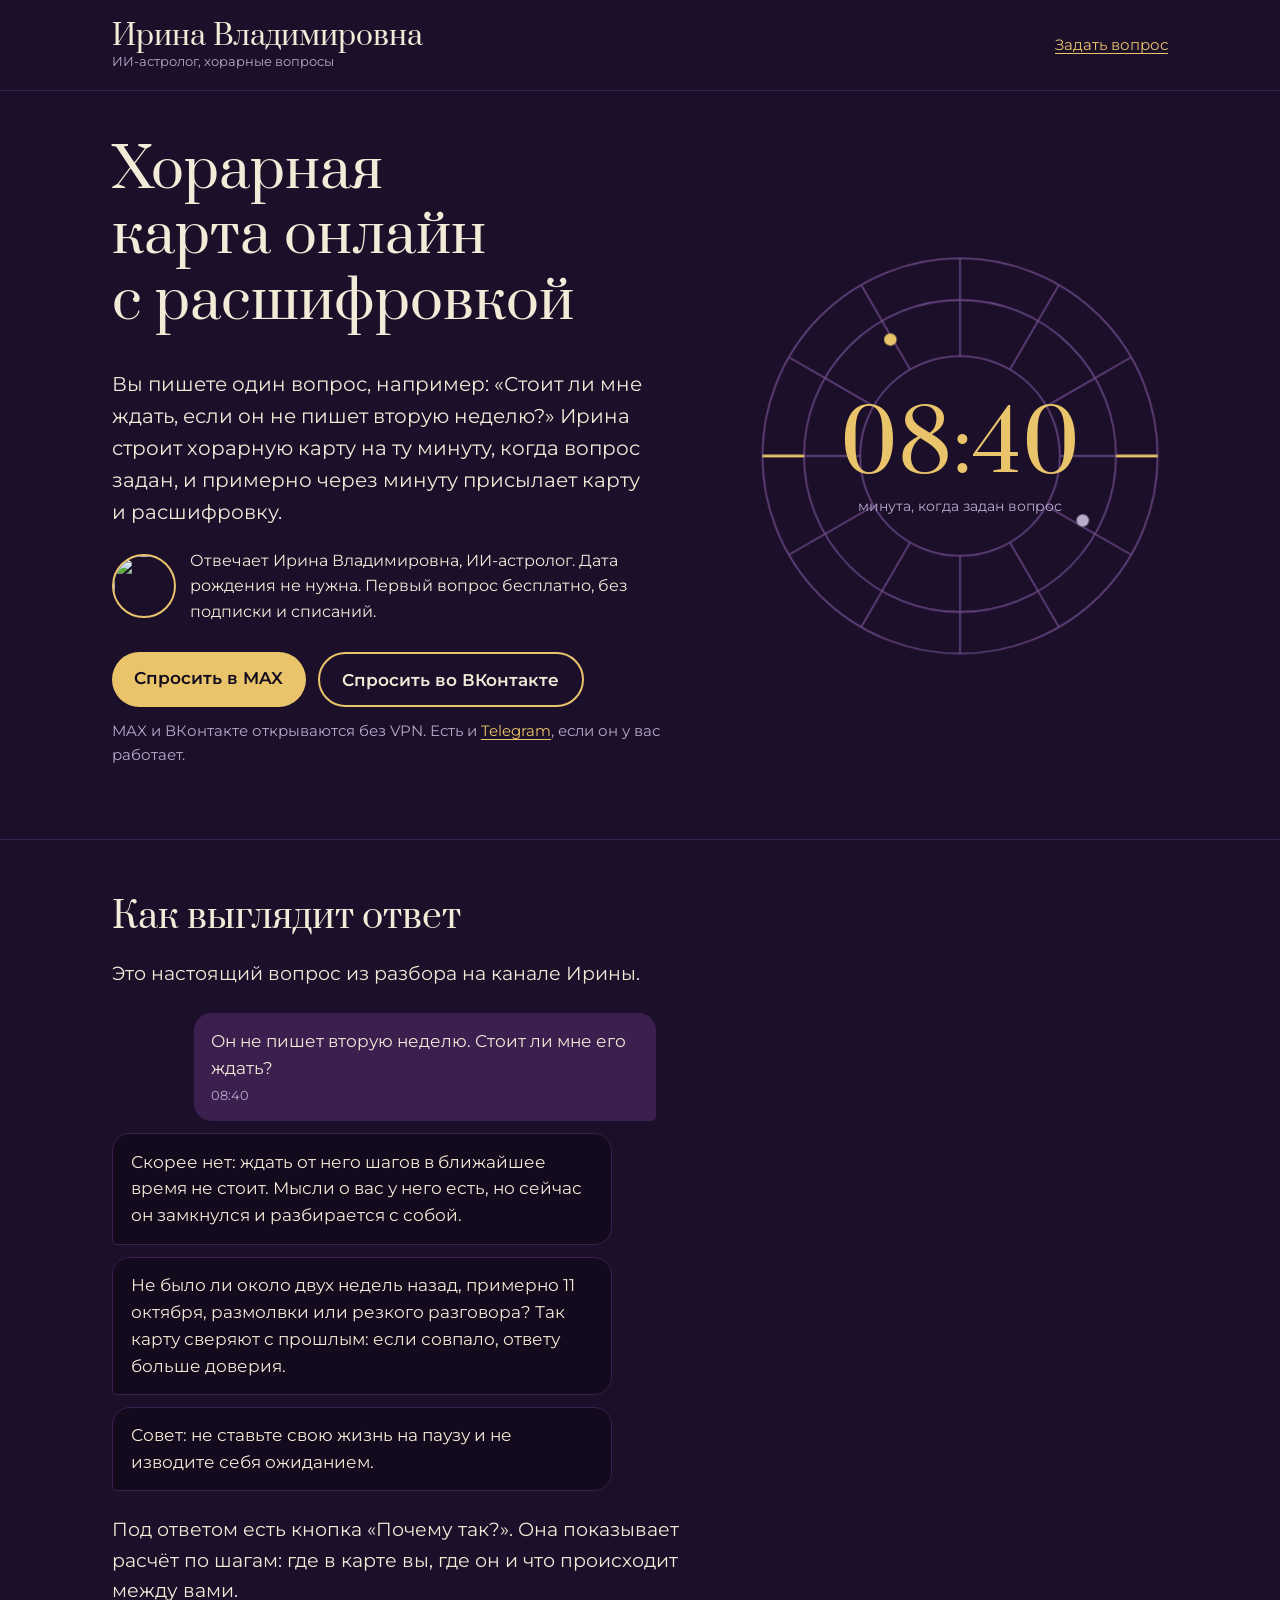
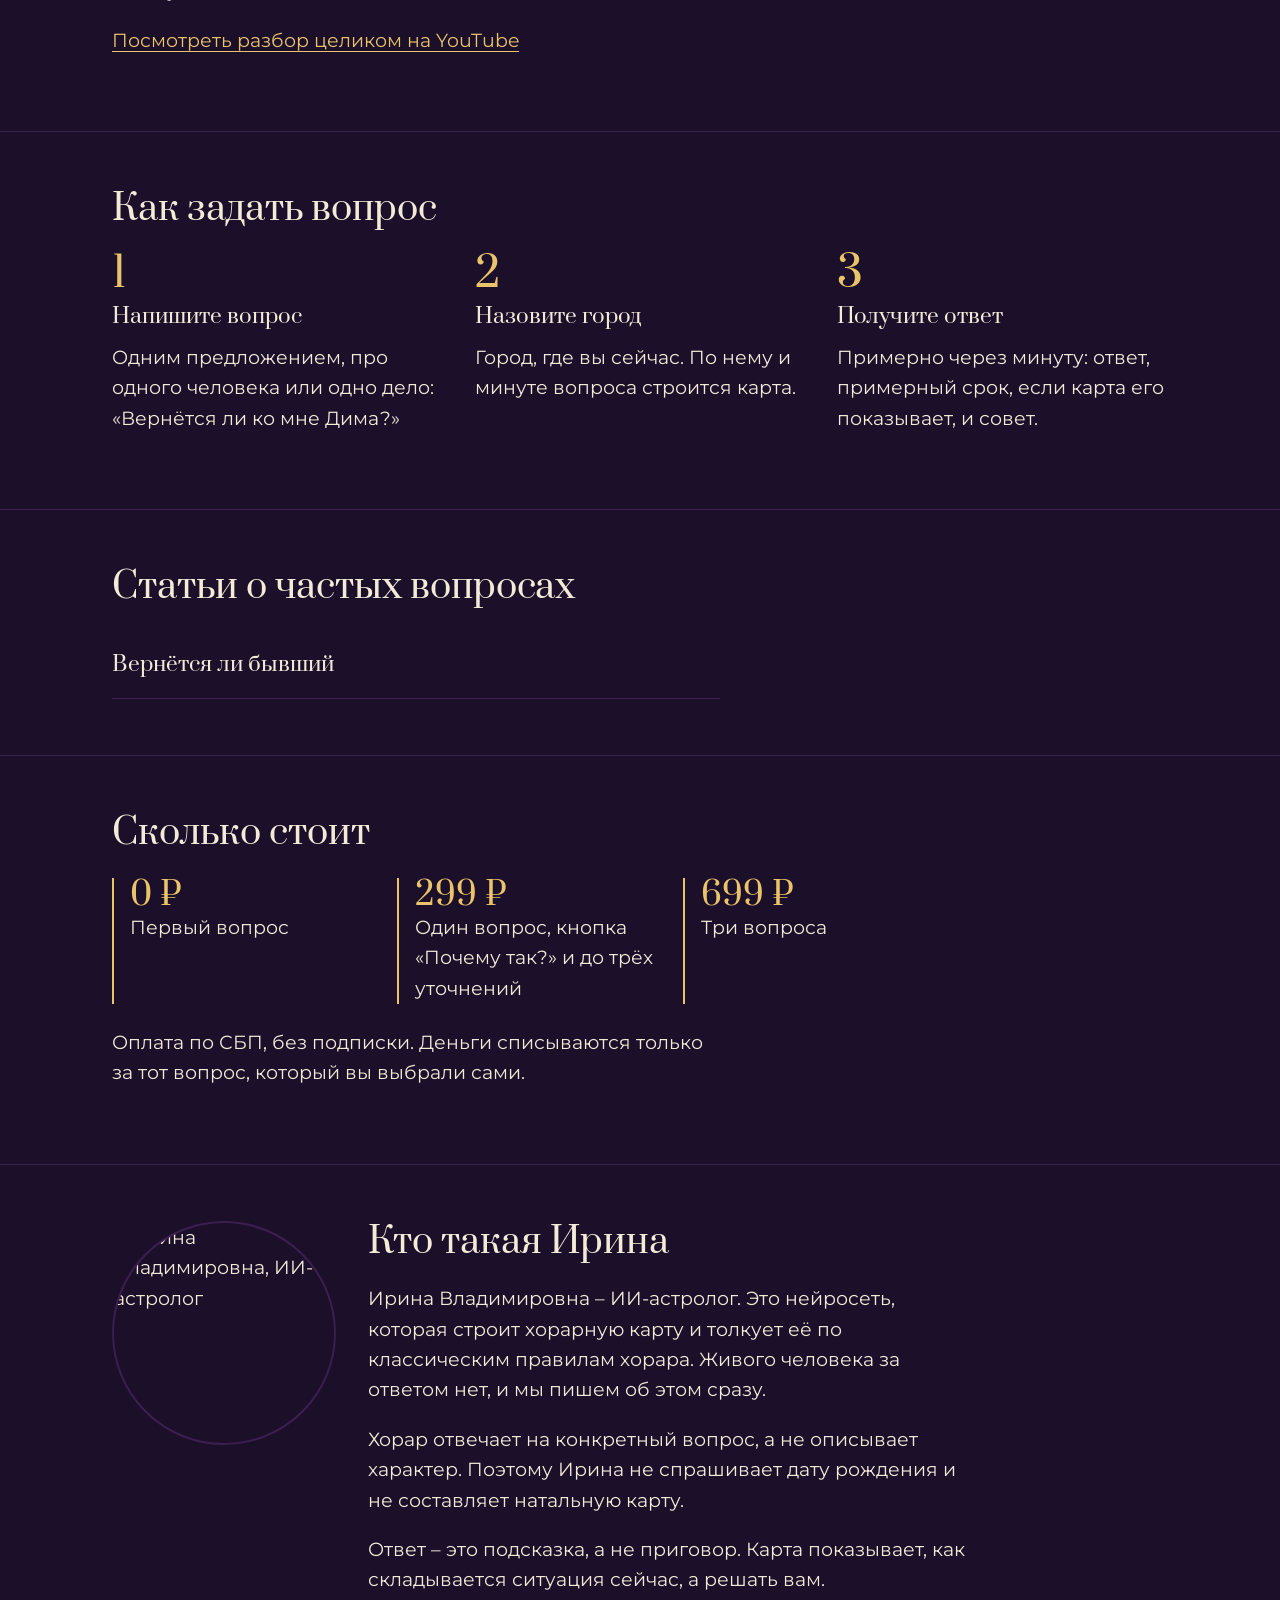
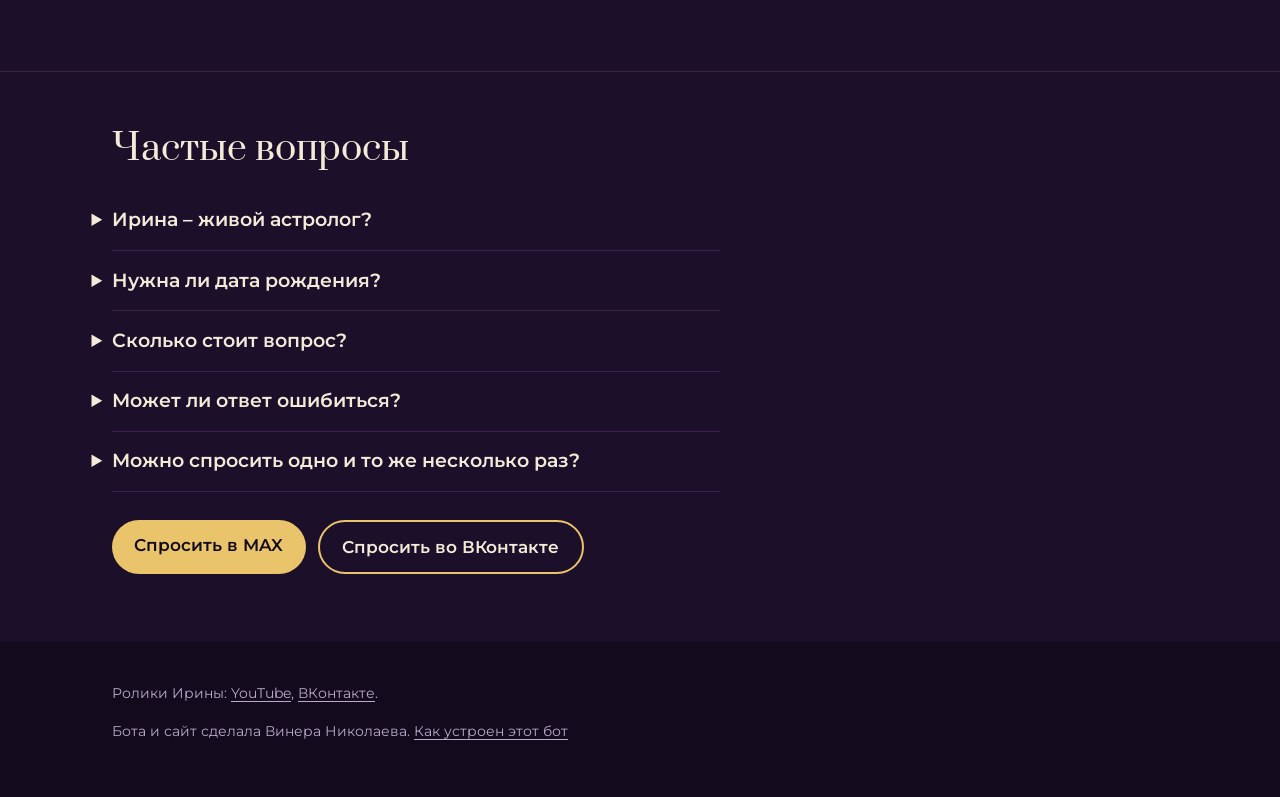
==== index.html @ bcf174e8 "Сайт Ирины: главная и «Вернётся ли бывший»" ====
<!doctype html>
<html lang="ru">
<head>
<meta charset="utf-8">
<meta name="viewport" content="width=device-width, initial-scale=1">
<title>Хорарная карта онлайн с расшифровкой – задать хорарный вопрос ИИ-астрологу Ирине</title>
<meta name="description" content="Хорарная карта онлайн с расшифровкой на ваш вопрос: вернётся ли бывший, напишет ли он, выйду ли я замуж. Карта на минуту вопроса, без даты рождения. Первый вопрос бесплатно.">
<meta property="og:title" content="Ирина Владимировна – ИИ-астролог, хорарные вопросы">
<meta property="og:description" content="Один вопрос – одна карта – один ответ. Первый вопрос бесплатно, в MAX, ВКонтакте и Telegram.">
<meta property="og:image" content="irina.jpg">
<meta property="og:type" content="website">
<link rel="preconnect" href="https://fonts.googleapis.com">
<link rel="preconnect" href="https://fonts.gstatic.com" crossorigin>
<link href="https://fonts.googleapis.com/css2?family=Montserrat:wght@400;600&family=Prata&display=swap" rel="stylesheet">
<link rel="stylesheet" href="style.css">
<script type="application/ld+json">
{
  "@context": "https://schema.org",
  "@type": "FAQPage",
  "mainEntity": [
    {"@type": "Question", "name": "Ирина – живой астролог?", "acceptedAnswer": {"@type": "Answer", "text": "Нет. Ирина Владимировна – ИИ-астролог: нейросеть строит хорарную карту на минуту вопроса и толкует её по классическим правилам хорара."}},
    {"@type": "Question", "name": "Нужна ли дата рождения?", "acceptedAnswer": {"@type": "Answer", "text": "Нет. Хорарная карта строится на минуту, когда вы задали вопрос. Нужен только город, где вы сейчас."}},
    {"@type": "Question", "name": "Сколько стоит вопрос?", "acceptedAnswer": {"@type": "Answer", "text": "Первый вопрос бесплатно. Дальше один вопрос – 299 ₽, три вопроса – 699 ₽."}},
    {"@type": "Question", "name": "Может ли ответ ошибиться?", "acceptedAnswer": {"@type": "Answer", "text": "Да. Карта показывает, как складывается ситуация сейчас. Это подсказка, а не приговор: решение остаётся за вами."}}
  ]
}
</script>
</head>
<body>

<header class="top">
  <div class="wrap">
    <a class="brand" href="./">Ирина Владимировна<small>ИИ-астролог, хорарные вопросы</small></a>
    <a class="top-ask" href="https://max.ru/se14884156_bot?start=site_top">Задать вопрос</a>
  </div>
</header>

<main>
  <section class="hero">
    <div class="wrap hero-grid">
      <div>
        <h1>Хорарная карта онлайн с расшифровкой</h1>
        <p class="hero-lead">Вы пишете один вопрос, например: «Стоит ли мне ждать, если он не пишет вторую неделю?» Ирина строит хорарную карту на ту минуту, когда вопрос задан, и примерно через минуту присылает карту и расшифровку.</p>
        <div class="signed">
          <img src="irina.jpg" alt="" width="64" height="64">
          <p>Отвечает Ирина Владимировна, ИИ-астролог. Дата рождения не нужна. Первый вопрос бесплатно, без подписки и списаний.</p>
        </div>
        <div class="ask">
          <a class="btn btn-main" href="https://max.ru/se14884156_bot?start=site">Спросить в MAX</a>
          <a class="btn btn-alt" href="https://vk.me/irina_horar?ref=site">Спросить во ВКонтакте</a>
        </div>
        <p class="ask-note">MAX и ВКонтакте открываются без VPN. Есть и <a href="https://t.me/moy_horar_bot?start=site">Telegram</a>, если он у вас работает.</p>
      </div>

      <div class="minute" aria-hidden="true">
        <svg viewBox="0 0 400 400">
          <g class="wheel" fill="none" stroke="#6a4a86" stroke-width="1.5">
            <circle cx="200" cy="200" r="190"/>
            <circle cx="200" cy="200" r="150"/>
            <circle cx="200" cy="200" r="96"/>
            <g id="cusps">
              <line x1="200" y1="10" x2="200" y2="104"/>
              <line x1="295" y1="35.5" x2="248" y2="116.9"/>
              <line x1="364.5" y1="105" x2="283.1" y2="152"/>
              <line x1="390" y1="200" x2="296" y2="200"/>
              <line x1="364.5" y1="295" x2="283.1" y2="248"/>
              <line x1="295" y1="364.5" x2="248" y2="283.1"/>
              <line x1="200" y1="390" x2="200" y2="296"/>
              <line x1="105" y1="364.5" x2="152" y2="283.1"/>
              <line x1="35.5" y1="295" x2="116.9" y2="248"/>
              <line x1="10" y1="200" x2="104" y2="200"/>
              <line x1="35.5" y1="105" x2="116.9" y2="152"/>
              <line x1="105" y1="35.5" x2="152" y2="116.9"/>
            </g>
            <line x1="10" y1="200" x2="50" y2="200" stroke="#e9c46a" stroke-width="2.5"/>
            <line x1="350" y1="200" x2="390" y2="200" stroke="#e9c46a" stroke-width="2.5"/>
            <circle cx="133" cy="88" r="6" fill="#e9c46a" stroke="none"/>
            <circle cx="318" cy="262" r="6" fill="#b8aac9" stroke="none"/>
          </g>
        </svg>
        <div class="minute-time">
          <b>08:40</b>
          <span>минута, когда задан вопрос</span>
        </div>
      </div>
    </div>
  </section>

  <section class="block">
    <div class="wrap">
      <h2>Как выглядит ответ</h2>
      <p class="text">Это настоящий вопрос из разбора на канале Ирины.</p>
      <div class="chat">
        <div class="msg msg-me">Он не пишет вторую неделю. Стоит ли мне его ждать?<span class="msg-time">08:40</span></div>
        <div class="msg msg-irina">Скорее нет: ждать от него шагов в ближайшее время не стоит. Мысли о вас у него есть, но сейчас он замкнулся и разбирается с собой.</div>
        <div class="msg msg-irina">Не было ли около двух недель назад, примерно 11 октября, размолвки или резкого разговора? Так карту сверяют с прошлым: если совпало, ответу больше доверия.</div>
        <div class="msg msg-irina">Совет: не ставьте свою жизнь на паузу и не изводите себя ожиданием.</div>
      </div>
      <p class="text">Под ответом есть кнопка «Почему так?». Она показывает расчёт по шагам: где в карте вы, где он и что происходит между вами.</p>
      <p class="text"><a href="https://youtu.be/yRlYUK6t4IQ">Посмотреть разбор целиком на YouTube</a></p>
    </div>
  </section>

  <section class="block">
    <div class="wrap">
      <h2>Как задать вопрос</h2>
      <ol class="steps">
        <li><h3>Напишите вопрос</h3><p>Одним предложением, про одного человека или одно дело: «Вернётся ли ко мне Дима?»</p></li>
        <li><h3>Назовите город</h3><p>Город, где вы сейчас. По нему и минуте вопроса строится карта.</p></li>
        <li><h3>Получите ответ</h3><p>Примерно через минуту: ответ, примерный срок, если карта его показывает, и совет.</p></li>
      </ol>
    </div>
  </section>

  <section class="block">
    <div class="wrap">
      <h2>Статьи о частых вопросах</h2>
      <ul class="questions">
        <li><a href="vernetsya-li-byvshiy/">Вернётся ли бывший</a></li>
      </ul>
    </div>
  </section>

  <section class="block">
    <div class="wrap">
      <h2>Сколько стоит</h2>
      <div class="prices">
        <div class="price"><b>0 ₽</b>Первый вопрос</div>
        <div class="price"><b>299 ₽</b>Один вопрос, кнопка «Почему так?» и до трёх уточнений</div>
        <div class="price"><b>699 ₽</b>Три вопроса</div>
      </div>
      <p class="text" style="margin-top:1.5rem">Оплата по СБП, без подписки. Деньги списываются только за тот вопрос, который вы выбрали сами.</p>
    </div>
  </section>

  <section class="block">
    <div class="wrap about">
      <img src="irina.jpg" alt="Ирина Владимировна, ИИ-астролог" width="224" height="224">
      <div class="text">
        <h2>Кто такая Ирина</h2>
        <p>Ирина Владимировна – ИИ-астролог. Это нейросеть, которая строит хорарную карту и толкует её по классическим правилам хорара. Живого человека за ответом нет, и мы пишем об этом сразу.</p>
        <p>Хорар отвечает на конкретный вопрос, а не описывает характер. Поэтому Ирина не спрашивает дату рождения и не составляет натальную карту.</p>
        <p>Ответ – это подсказка, а не приговор. Карта показывает, как складывается ситуация сейчас, а решать вам.</p>
      </div>
    </div>
  </section>

  <section class="block faq">
    <div class="wrap">
      <h2>Частые вопросы</h2>
      <details><summary>Ирина – живой астролог?</summary><p>Нет. Ирина Владимировна – ИИ-астролог: нейросеть строит хорарную карту на минуту вопроса и толкует её по классическим правилам хорара.</p></details>
      <details><summary>Нужна ли дата рождения?</summary><p>Нет. Хорарная карта строится на минуту, когда вы задали вопрос. Нужен только город, где вы сейчас.</p></details>
      <details><summary>Сколько стоит вопрос?</summary><p>Первый вопрос бесплатно. Дальше один вопрос – 299 ₽, три вопроса – 699 ₽.</p></details>
      <details><summary>Может ли ответ ошибиться?</summary><p>Да. Карта показывает, как складывается ситуация сейчас. Это подсказка, а не приговор: решение остаётся за вами.</p></details>
      <details><summary>Можно спросить одно и то же несколько раз?</summary><p>Можно, но точнее ответ не станет. В хораре один вопрос – одна карта. Если ситуация изменилась, лучше задать новый вопрос.</p></details>
      <div class="ask">
        <a class="btn btn-main" href="https://max.ru/se14884156_bot?start=site_faq">Спросить в MAX</a>
        <a class="btn btn-alt" href="https://vk.me/irina_horar?ref=site_faq">Спросить во ВКонтакте</a>
      </div>
    </div>
  </section>
</main>

<footer class="foot">
  <div class="wrap">
    <p>Ролики Ирины: <a href="https://www.youtube.com/@irina_horar">YouTube</a>, <a href="https://vk.ru/irina_horar">ВКонтакте</a>.</p>
    <p>Бота и сайт сделала Винера Николаева. <a href="https://t.me/GrafVinya">Как устроен этот бот</a></p>
  </div>
</footer>

</body>
</html>
---- style.css ----
/* Сайт Ирины Владимировны – ИИ-астролога. Цвета взяты с обложек Ирины */
:root {
  --night: #1c0f2a;      /* фон, как на обложках */
  --night-deep: #130a1d; /* подвал и плашки */
  --plum: #3b1f4f;       /* линии карты, рамки */
  --moon: #f3ead8;       /* основной текст */
  --mist: #b8aac9;       /* второстепенный текст */
  --gold: #e9c46a;       /* время вопроса, кнопки */
  --measure: 38rem;
}

* { box-sizing: border-box; }

html { -webkit-text-size-adjust: 100%; }

body {
  margin: 0;
  background: var(--night);
  color: var(--moon);
  font-family: "Montserrat", system-ui, sans-serif;
  font-size: 1.1875rem; /* 19px – зрители Ирины в основном 55+ */
  line-height: 1.6;
}

img { max-width: 100%; display: block; }

a { color: var(--gold); text-underline-offset: 0.2em; }

a:focus-visible, button:focus-visible {
  outline: 3px solid var(--gold);
  outline-offset: 3px;
}

h1, h2, h3 {
  font-family: "Prata", Georgia, serif;
  font-weight: 400;
  line-height: 1.2;
  margin: 0 0 0.6em;
  hyphens: none;
  overflow-wrap: normal;
  word-break: keep-all;
  text-wrap: balance;
}

h1 { font-size: clamp(2.1rem, 6.4vw, 3.4rem); }
h2 { font-size: clamp(1.6rem, 4.4vw, 2.2rem); }
h3 { font-size: 1.3rem; }

p { margin: 0 0 1em; }

.wrap {
  width: 100%;
  max-width: 68rem;
  margin: 0 auto;
  padding: 0 1rem;
}

.text { max-width: var(--measure); }

/* Шапка: имя Ирины – крупно */
.top {
  padding: 1.25rem 0;
  border-bottom: 1px solid var(--plum);
}
.top .wrap {
  display: flex;
  align-items: center;
  justify-content: space-between;
  gap: 1rem;
}
.brand {
  font-family: "Prata", Georgia, serif;
  font-size: clamp(1.35rem, 4.2vw, 1.75rem);
  color: var(--moon);
  text-decoration: none;
  line-height: 1.15;
}
.brand small {
  display: block;
  font-family: "Montserrat", sans-serif;
  font-size: 0.8rem;
  color: var(--mist);
  margin-top: 0.2rem;
}
.top-ask {
  font-size: 0.95rem;
  white-space: nowrap;
}

/* Первый экран: минута вопроса и карта */
.hero { padding: 3rem 0 3.5rem; }
.hero-grid {
  display: grid;
  grid-template-columns: 1.1fr 0.9fr;
  gap: 2.5rem;
  align-items: center;
}
.hero-lead { font-size: 1.25rem; color: var(--moon); max-width: 34rem; }

.minute {
  position: relative;
  aspect-ratio: 1;
  max-width: 26rem;
  width: 100%;
  margin-left: auto;
}
.minute svg { width: 100%; height: 100%; }
.minute-time {
  position: absolute;
  inset: 0;
  display: grid;
  place-content: center;
  text-align: center;
}
.minute-time b {
  font-family: "Prata", Georgia, serif;
  font-weight: 400;
  font-size: clamp(3.4rem, 12vw, 5.2rem);
  color: var(--gold);
  line-height: 1;
}
.minute-time span {
  font-size: 0.9rem;
  color: var(--mist);
  margin-top: 0.5rem;
}
.signed {
  display: flex;
  gap: 0.9rem;
  align-items: center;
  max-width: 34rem;
}
.signed img {
  width: 64px;
  height: 64px;
  border-radius: 50%;
  border: 2px solid var(--gold);
  flex: none;
}
.signed p { margin: 0; font-size: 1rem; }
.wheel { transform-origin: 50% 50%; animation: settle 2.4s ease-out both; }
@keyframes settle {
  from { transform: rotate(-30deg); opacity: 0; }
  to { transform: rotate(0); opacity: 1; }
}
@media (prefers-reduced-motion: reduce) {
  .wheel { animation: none; }
}

/* Кнопки мессенджеров */
.ask {
  display: flex;
  flex-wrap: wrap;
  gap: 0.75rem;
  margin: 1.75rem 0 0.75rem;
}
.btn {
  display: inline-block;
  padding: 0.95rem 1.4rem;
  border-radius: 999px;
  font-weight: 600;
  font-size: 1.05rem;
  text-decoration: none;
  line-height: 1.2;
}
.btn-main { background: var(--gold); color: var(--night-deep); }
.btn-main:hover { background: #f1d48a; }
.btn-alt { border: 2px solid var(--gold); color: var(--moon); }
.btn-alt:hover { background: var(--plum); }
.ask-note { font-size: 0.95rem; color: var(--mist); }

/* Разделы */
.block { padding: 3.5rem 0; border-top: 1px solid var(--plum); }

.steps {
  list-style: none;
  padding: 0;
  margin: 1.5rem 0 0;
  display: grid;
  grid-template-columns: repeat(3, 1fr);
  gap: 2rem;
  counter-reset: step;
}
.steps li { counter-increment: step; }
.steps li::before {
  content: counter(step);
  display: block;
  font-family: "Prata", Georgia, serif;
  font-size: 2.6rem;
  color: var(--gold);
  line-height: 1;
  margin-bottom: 0.6rem;
}

/* Пример ответа – как переписка */
.chat {
  max-width: 34rem;
  margin: 1.5rem 0;
  display: grid;
  gap: 0.75rem;
}
.msg {
  padding: 0.9rem 1.1rem;
  border-radius: 1.1rem;
  font-size: 1.05rem;
}
.msg-me {
  justify-self: end;
  background: var(--plum);
  border-bottom-right-radius: 0.3rem;
  max-width: 85%;
}
.msg-irina {
  background: var(--night-deep);
  border: 1px solid var(--plum);
  border-bottom-left-radius: 0.3rem;
  max-width: 92%;
}
.msg-time { display: block; font-size: 0.8rem; color: var(--mist); margin-top: 0.3rem; }

/* Список вопросов */
.questions {
  list-style: none;
  padding: 0;
  margin: 1.5rem 0 0;
  max-width: var(--measure);
}
.questions li { border-bottom: 1px solid var(--plum); }
.questions a {
  display: flex;
  justify-content: space-between;
  gap: 1rem;
  padding: 1rem 0;
  color: var(--moon);
  text-decoration: none;
  font-family: "Prata", Georgia, serif;
  font-size: 1.3rem;
}
.questions a:hover { color: var(--gold); }
.questions .soon { color: var(--mist); font-family: "Montserrat", sans-serif; font-size: 0.9rem; align-self: center; }
.questions span.q { padding: 1rem 0; display: flex; justify-content: space-between; gap: 1rem; font-family: "Prata", Georgia, serif; font-size: 1.3rem; color: var(--mist); }

/* Цены */
.prices {
  display: grid;
  grid-template-columns: repeat(3, minmax(0, 1fr));
  gap: 1.5rem;
  margin-top: 1.5rem;
  max-width: 52rem;
}
.price { border-left: 2px solid var(--gold); padding-left: 1rem; }
.price b { display: block; font-family: "Prata", Georgia, serif; font-weight: 400; font-size: 2rem; color: var(--gold); line-height: 1.1; }

/* Ирина */
.about {
  display: grid;
  grid-template-columns: 14rem 1fr;
  gap: 2rem;
  align-items: start;
}
.about img { border-radius: 50%; border: 2px solid var(--plum); }

/* Вопросы и ответы */
.faq details {
  max-width: var(--measure);
  border-bottom: 1px solid var(--plum);
  padding: 0.9rem 0;
}
.faq summary {
  cursor: pointer;
  font-weight: 600;
  list-style-position: outside;
}
.faq details p { margin: 0.75rem 0 0.25rem; color: var(--moon); }

/* Страница одного вопроса */
.crumbs { font-size: 0.9rem; color: var(--mist); padding-top: 1.5rem; }
.crumbs a { color: var(--mist); }
.article { padding: 2rem 0 3rem; }
.article h2 { margin-top: 2.2rem; }
.article ul { padding-left: 1.2rem; }
.article li { margin-bottom: 0.5rem; }
.callout {
  max-width: var(--measure);
  background: var(--night-deep);
  border: 1px solid var(--plum);
  border-radius: 1rem;
  padding: 1.5rem;
  margin: 2rem 0;
}
.callout h2 { margin-top: 0; }

.foot {
  background: var(--night-deep);
  padding: 2.5rem 0;
  font-size: 0.9rem;
  color: var(--mist);
}
.foot a { color: var(--mist); }

@media (max-width: 860px) {
  .hero-grid { grid-template-columns: 1fr; }
  .hero { padding: 2rem 0 2.5rem; }
  .minute { margin: 0 auto; max-width: 16rem; }
  .steps { grid-template-columns: 1fr; gap: 1.5rem; }
  .prices { grid-template-columns: 1fr; }
  .about { grid-template-columns: 1fr; }
  .about img { max-width: 10rem; }
}
@media (max-width: 480px) {
  .top-ask { display: none; }
  .btn { width: 100%; text-align: center; }
}
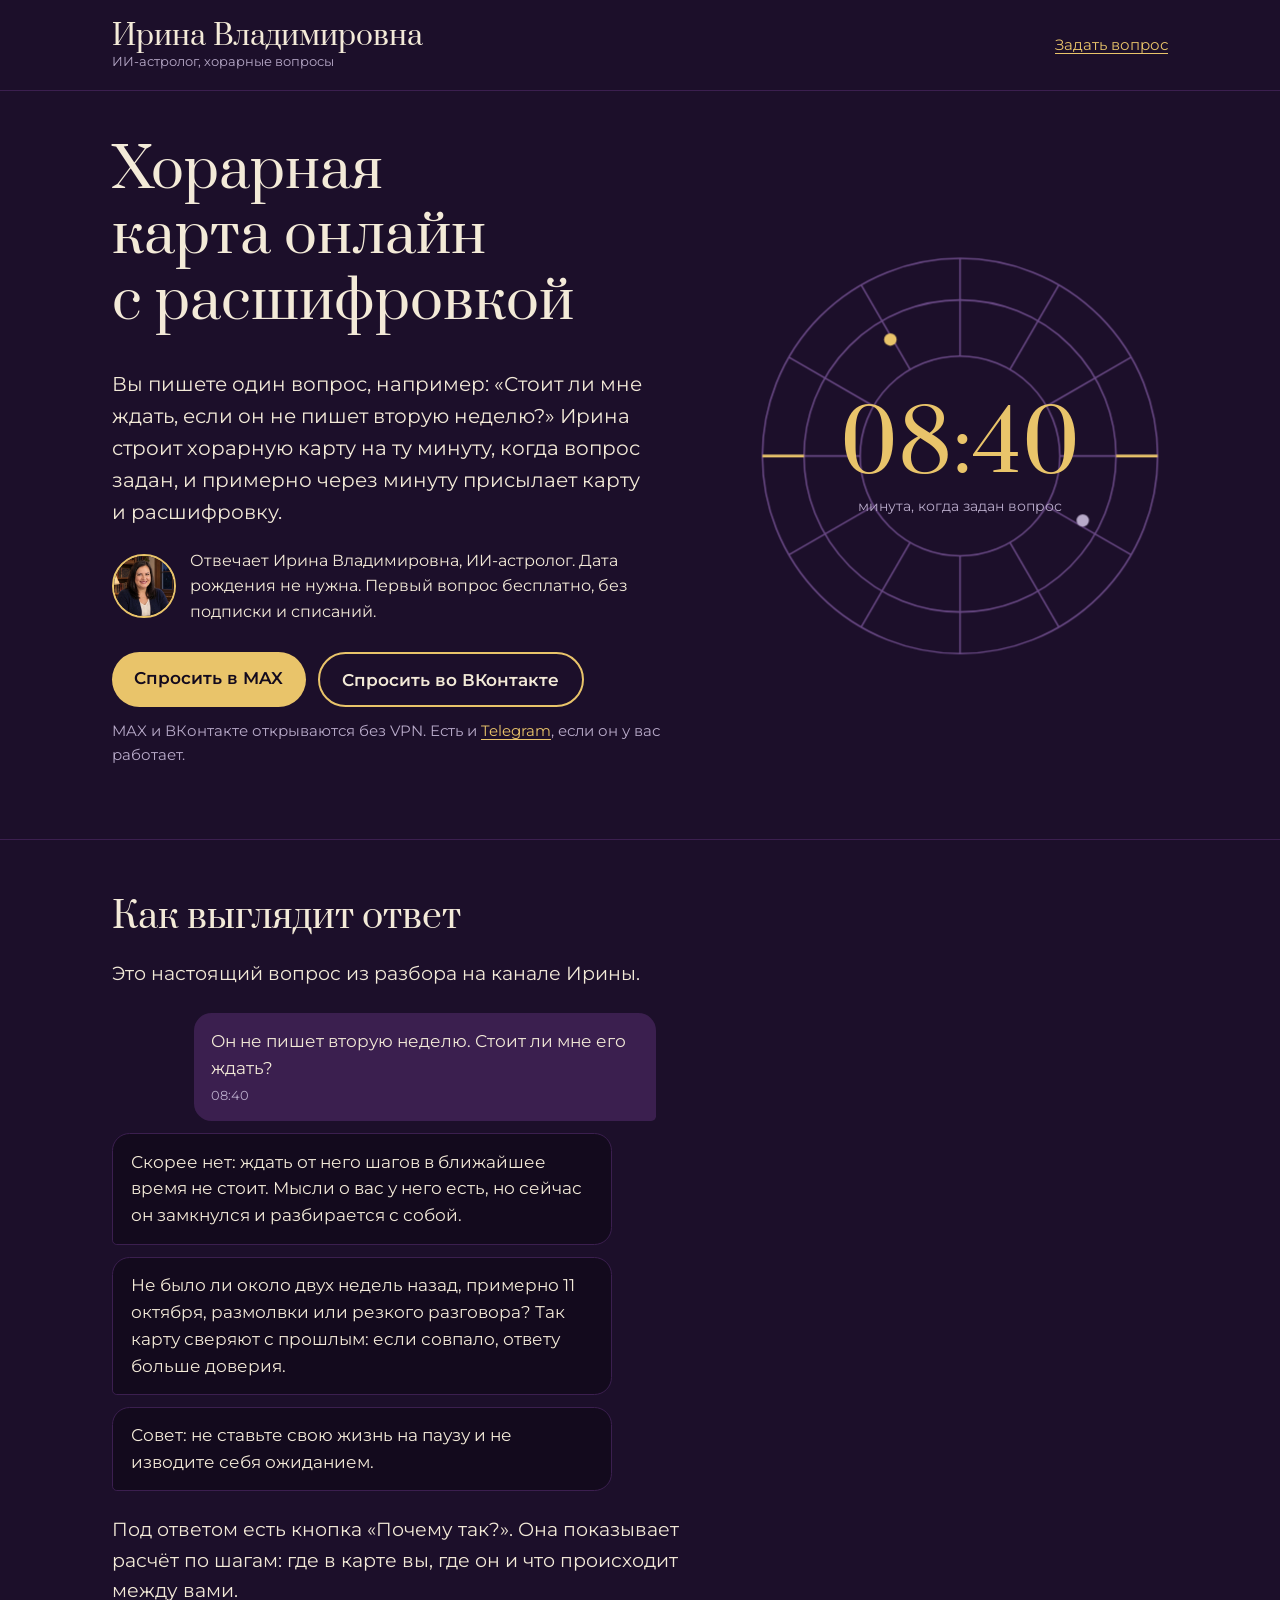
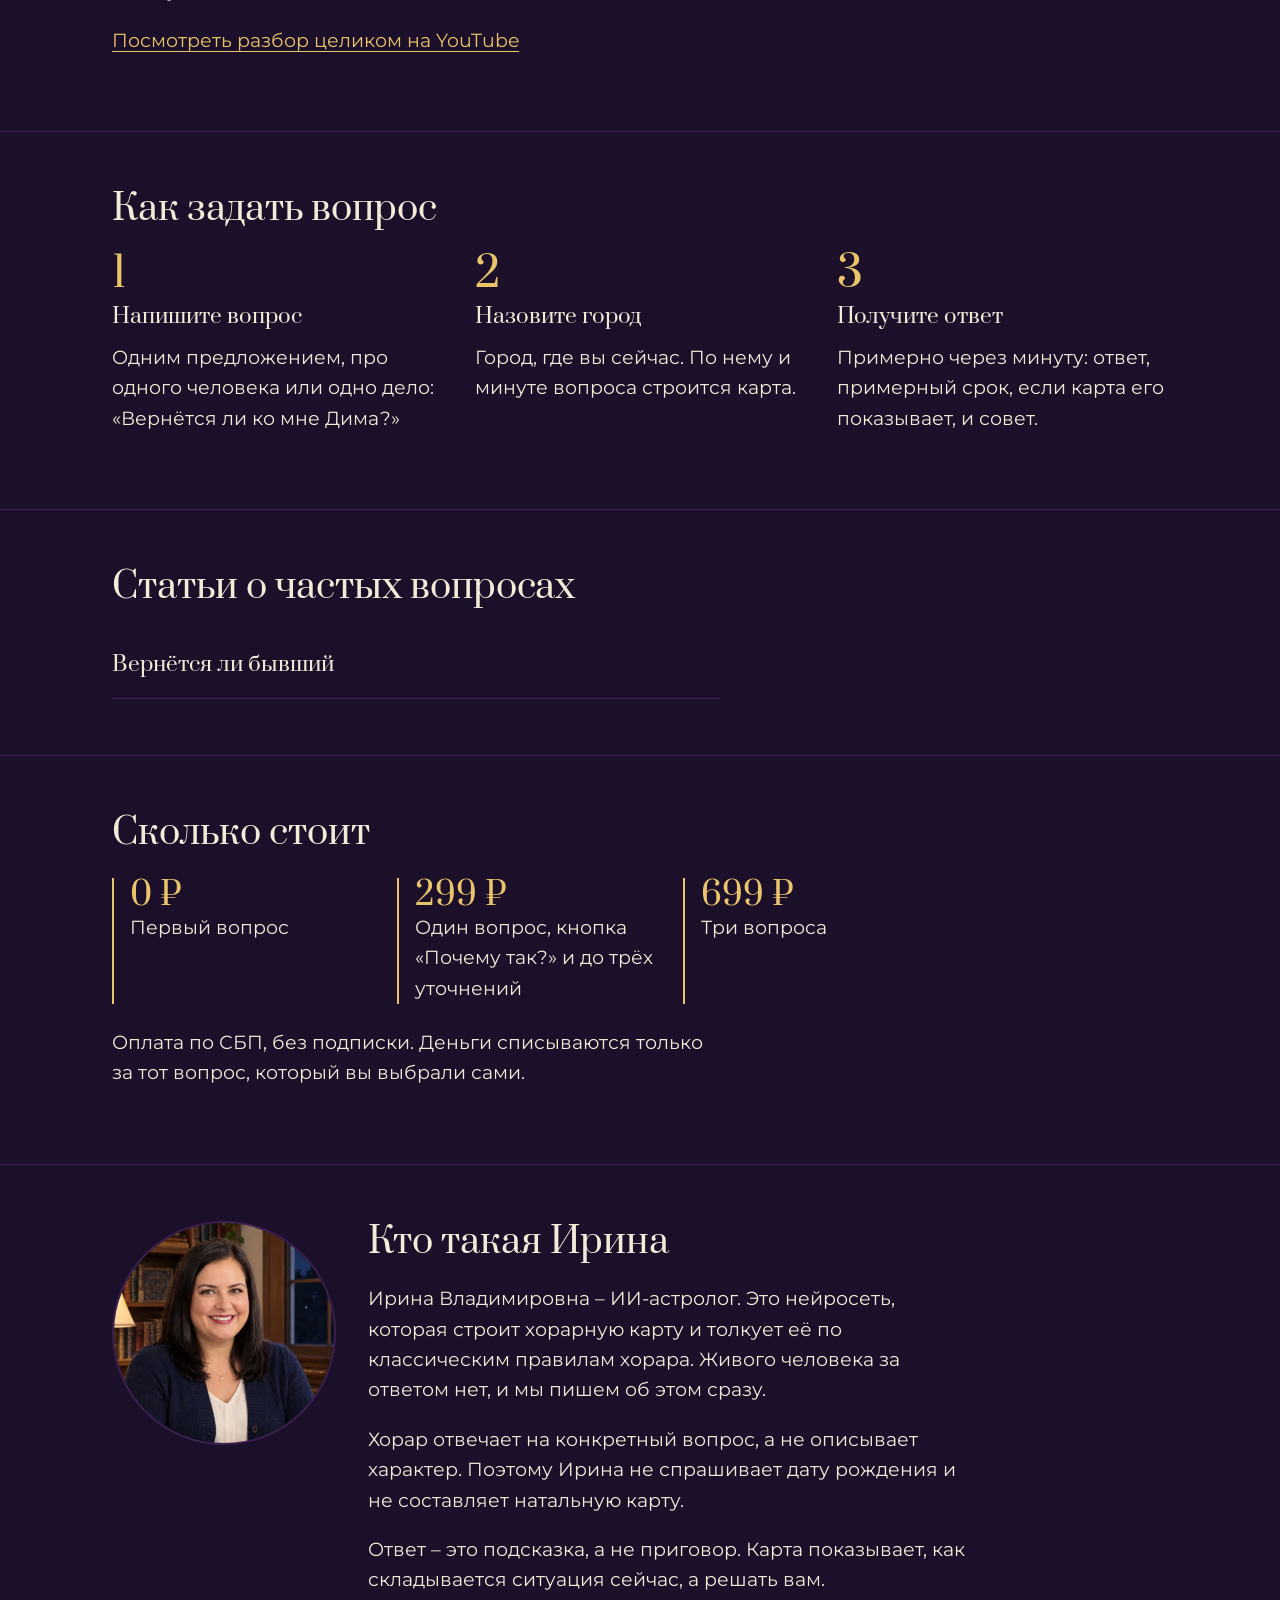
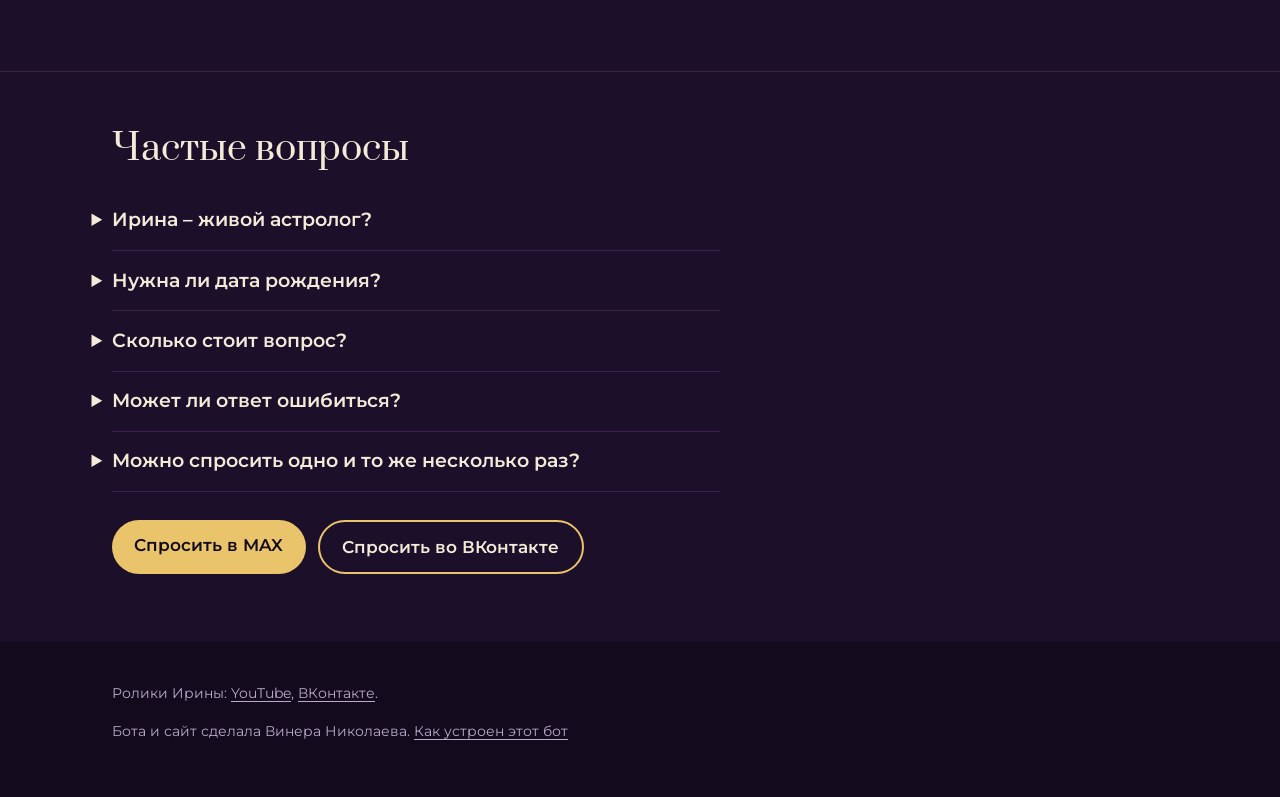
==== commit 683a7563: "Фото в assets, страница вопроса в корне" ====
--- a/index.html
+++ b/index.html
@@ -7,7 +7,7 @@
 <meta name="description" content="Хорарная карта онлайн с расшифровкой на ваш вопрос: вернётся ли бывший, напишет ли он, выйду ли я замуж. Карта на минуту вопроса, без даты рождения. Первый вопрос бесплатно.">
 <meta property="og:title" content="Ирина Владимировна – ИИ-астролог, хорарные вопросы">
 <meta property="og:description" content="Один вопрос – одна карта – один ответ. Первый вопрос бесплатно, в MAX, ВКонтакте и Telegram.">
-<meta property="og:image" content="irina.jpg">
+<meta property="og:image" content="https://irina-horar.ru/assets/irina.jpg">
 <meta property="og:type" content="website">
 <link rel="preconnect" href="https://fonts.googleapis.com">
 <link rel="preconnect" href="https://fonts.gstatic.com" crossorigin>
@@ -42,7 +42,7 @@
         <h1>Хорарная карта онлайн с расшифровкой</h1>
         <p class="hero-lead">Вы пишете один вопрос, например: «Стоит ли мне ждать, если он не пишет вторую неделю?» Ирина строит хорарную карту на ту минуту, когда вопрос задан, и примерно через минуту присылает карту и расшифровку.</p>
         <div class="signed">
-          <img src="irina.jpg" alt="" width="64" height="64">
+          <img src="assets/irina.jpg" alt="" width="64" height="64">
           <p>Отвечает Ирина Владимировна, ИИ-астролог. Дата рождения не нужна. Первый вопрос бесплатно, без подписки и списаний.</p>
         </div>
         <div class="ask">
@@ -116,7 +116,7 @@
     <div class="wrap">
       <h2>Статьи о частых вопросах</h2>
       <ul class="questions">
-        <li><a href="vernetsya-li-byvshiy/">Вернётся ли бывший</a></li>
+        <li><a href="vernetsya-li-byvshiy.html">Вернётся ли бывший</a></li>
       </ul>
     </div>
   </section>
@@ -135,7 +135,7 @@
 
   <section class="block">
     <div class="wrap about">
-      <img src="irina.jpg" alt="Ирина Владимировна, ИИ-астролог" width="224" height="224">
+      <img src="assets/irina.jpg" alt="Ирина Владимировна, ИИ-астролог" width="224" height="224">
       <div class="text">
         <h2>Кто такая Ирина</h2>
         <p>Ирина Владимировна – ИИ-астролог. Это нейросеть, которая строит хорарную карту и толкует её по классическим правилам хорара. Живого человека за ответом нет, и мы пишем об этом сразу.</p>
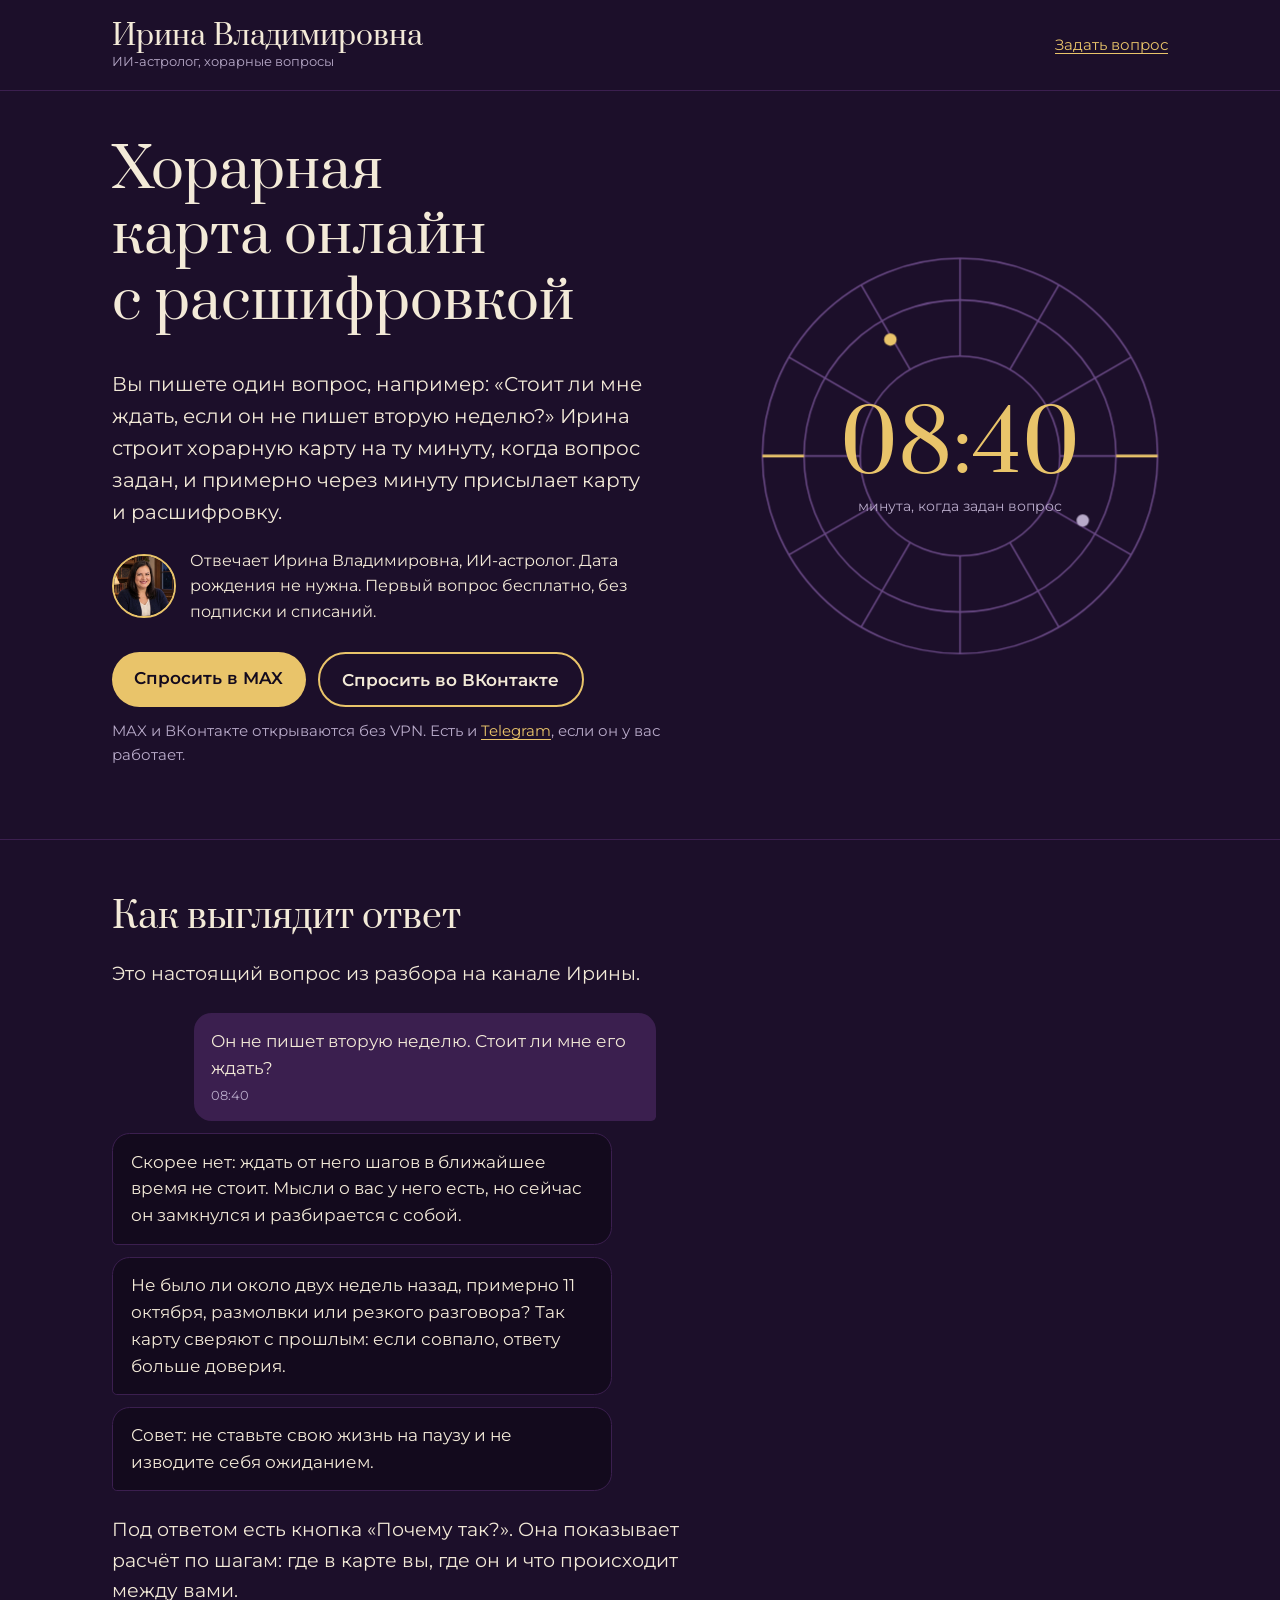
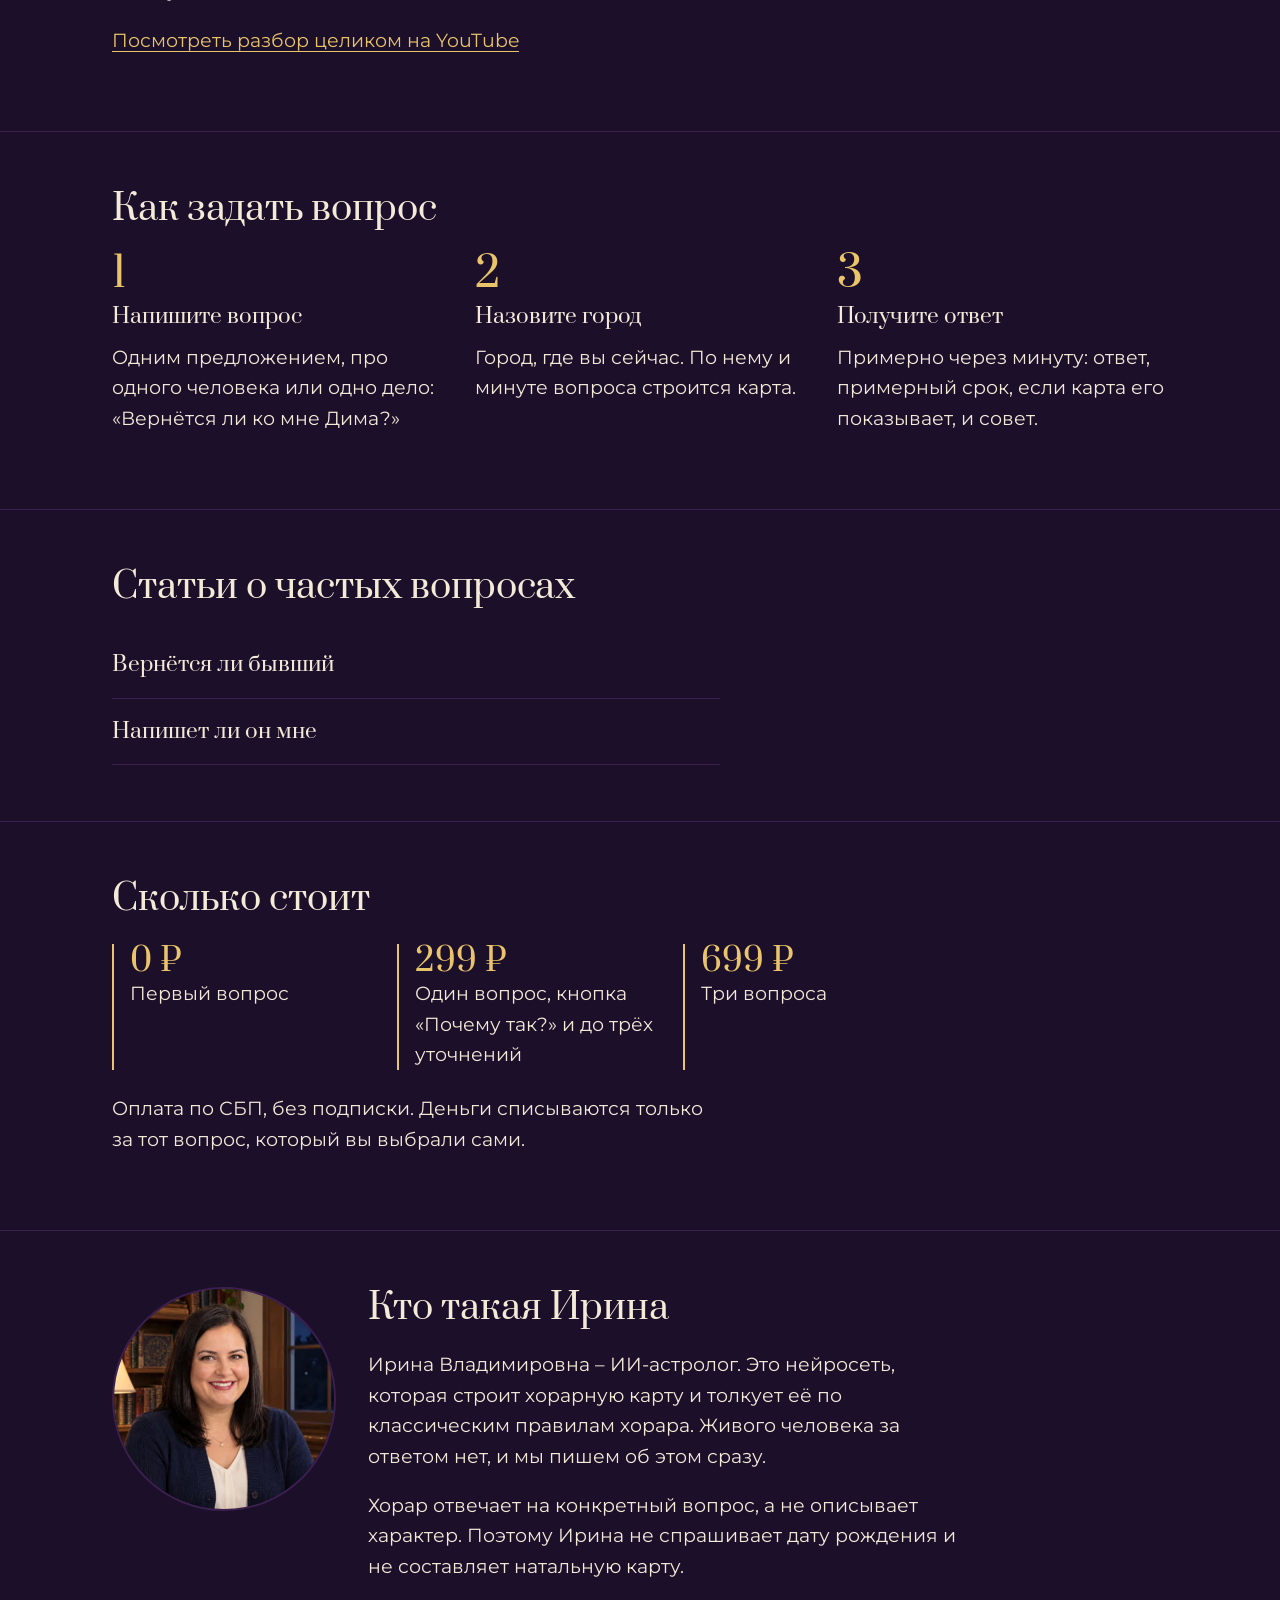
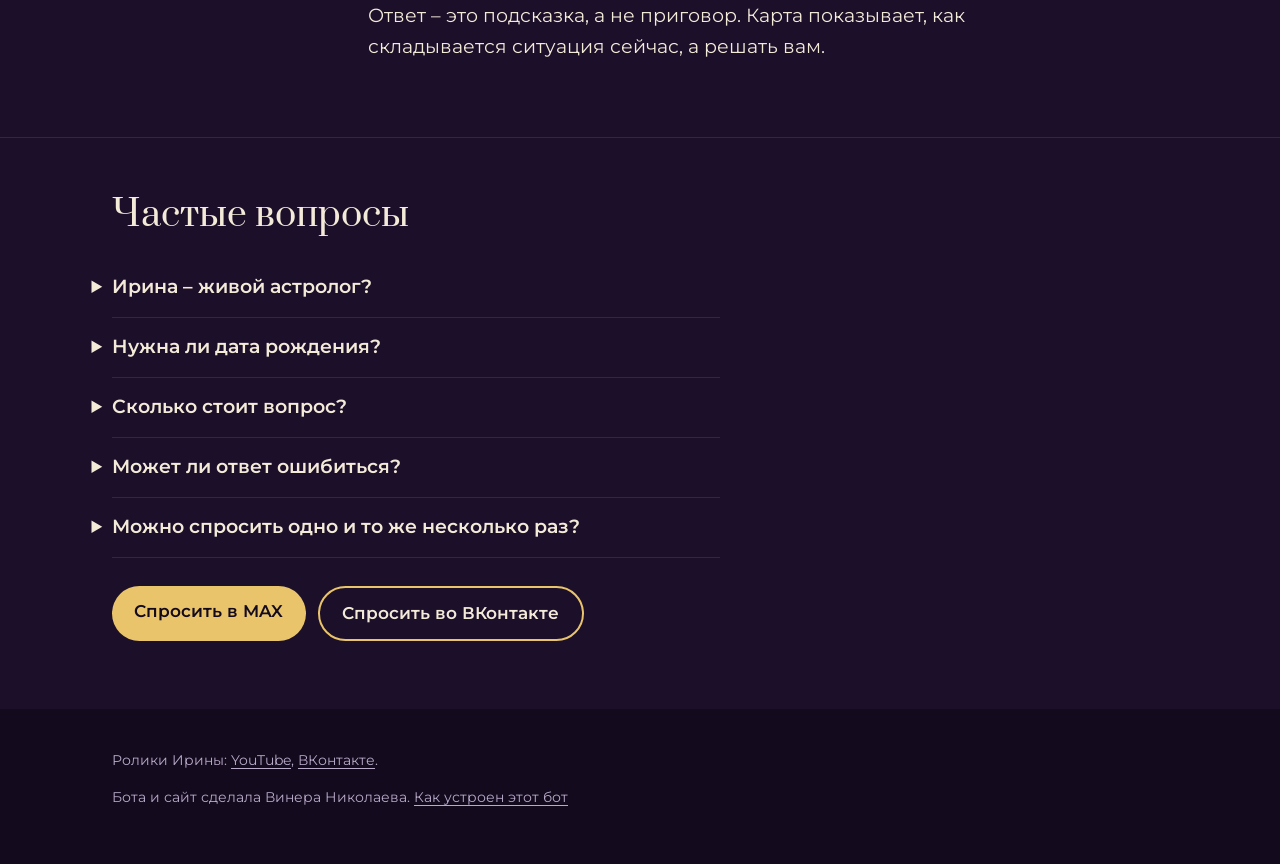
==== commit afadea8d: "Статья: Напишет ли он мне" ====
--- a/index.html
+++ b/index.html
@@ -117,6 +117,7 @@
       <h2>Статьи о частых вопросах</h2>
       <ul class="questions">
         <li><a href="vernetsya-li-byvshiy.html">Вернётся ли бывший</a></li>
+        <li><a href="napishet-li-on.html">Напишет ли он мне</a></li>
       </ul>
     </div>
   </section>
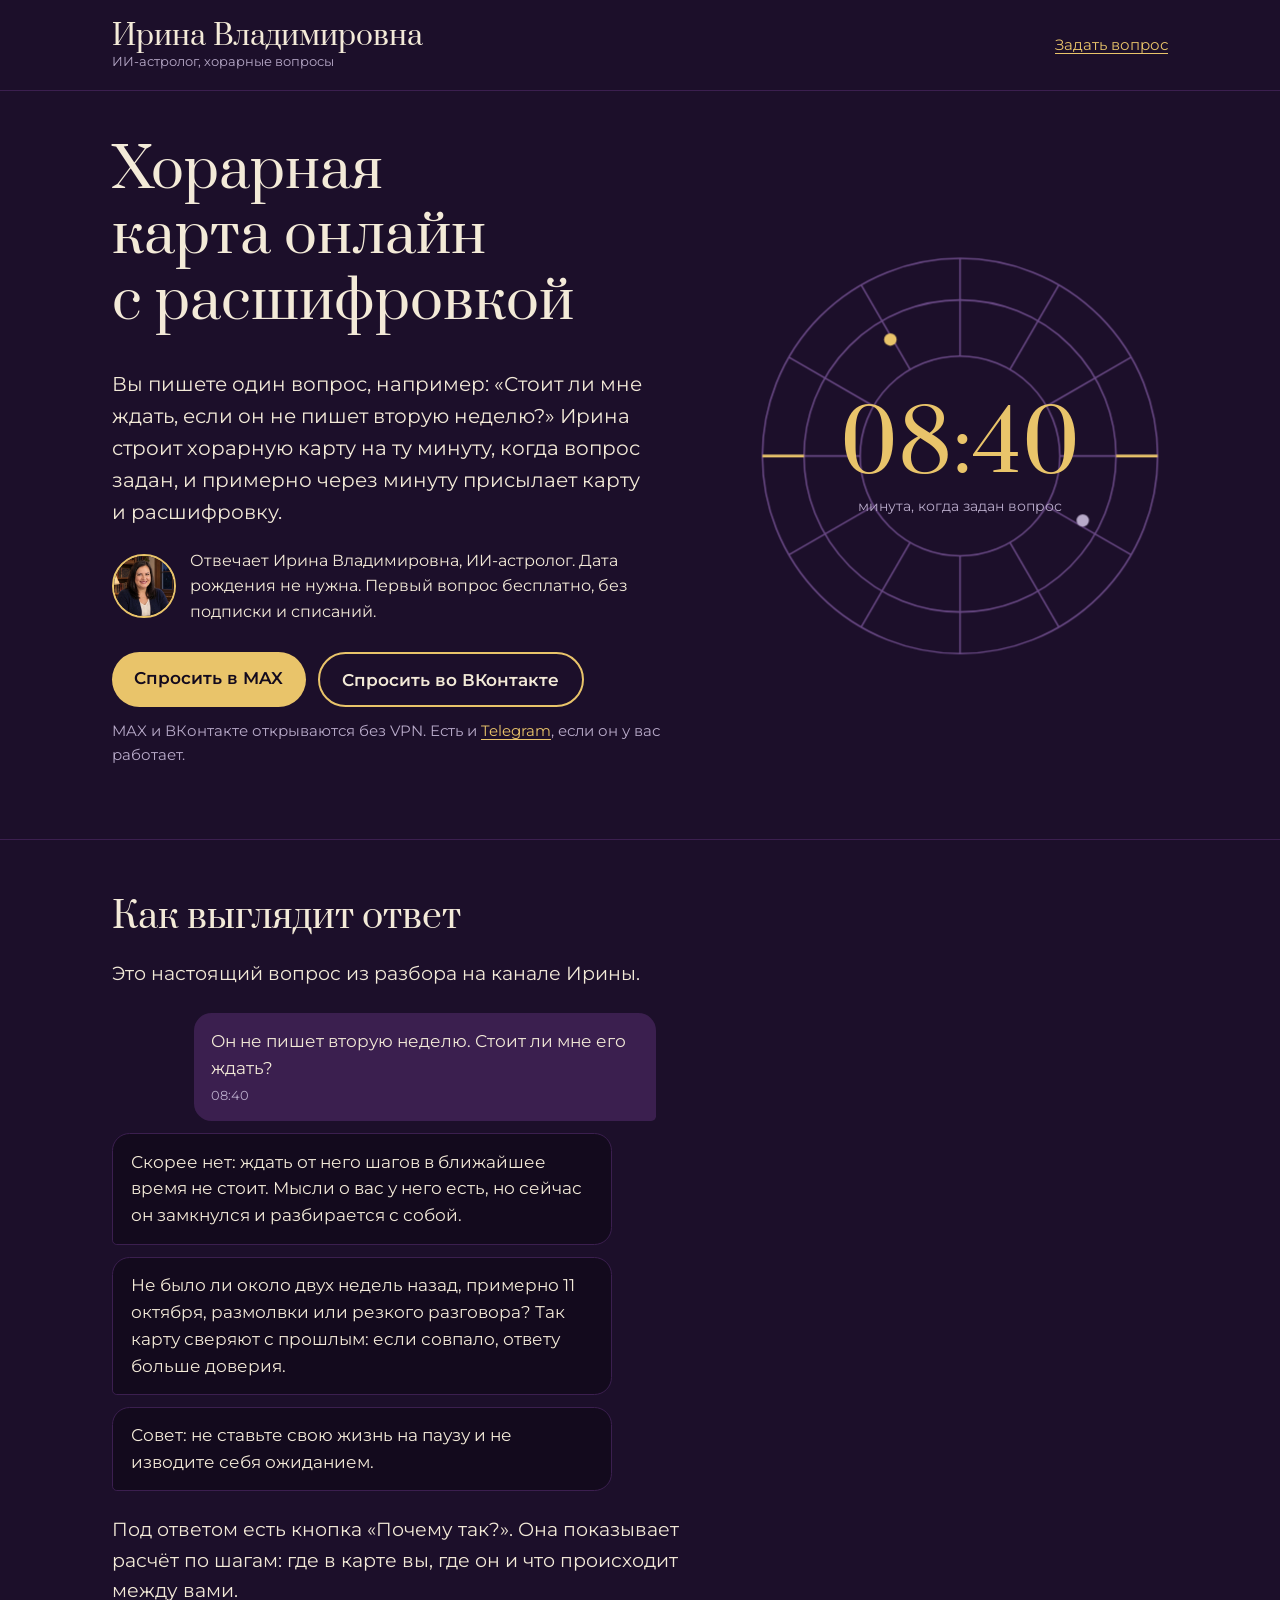
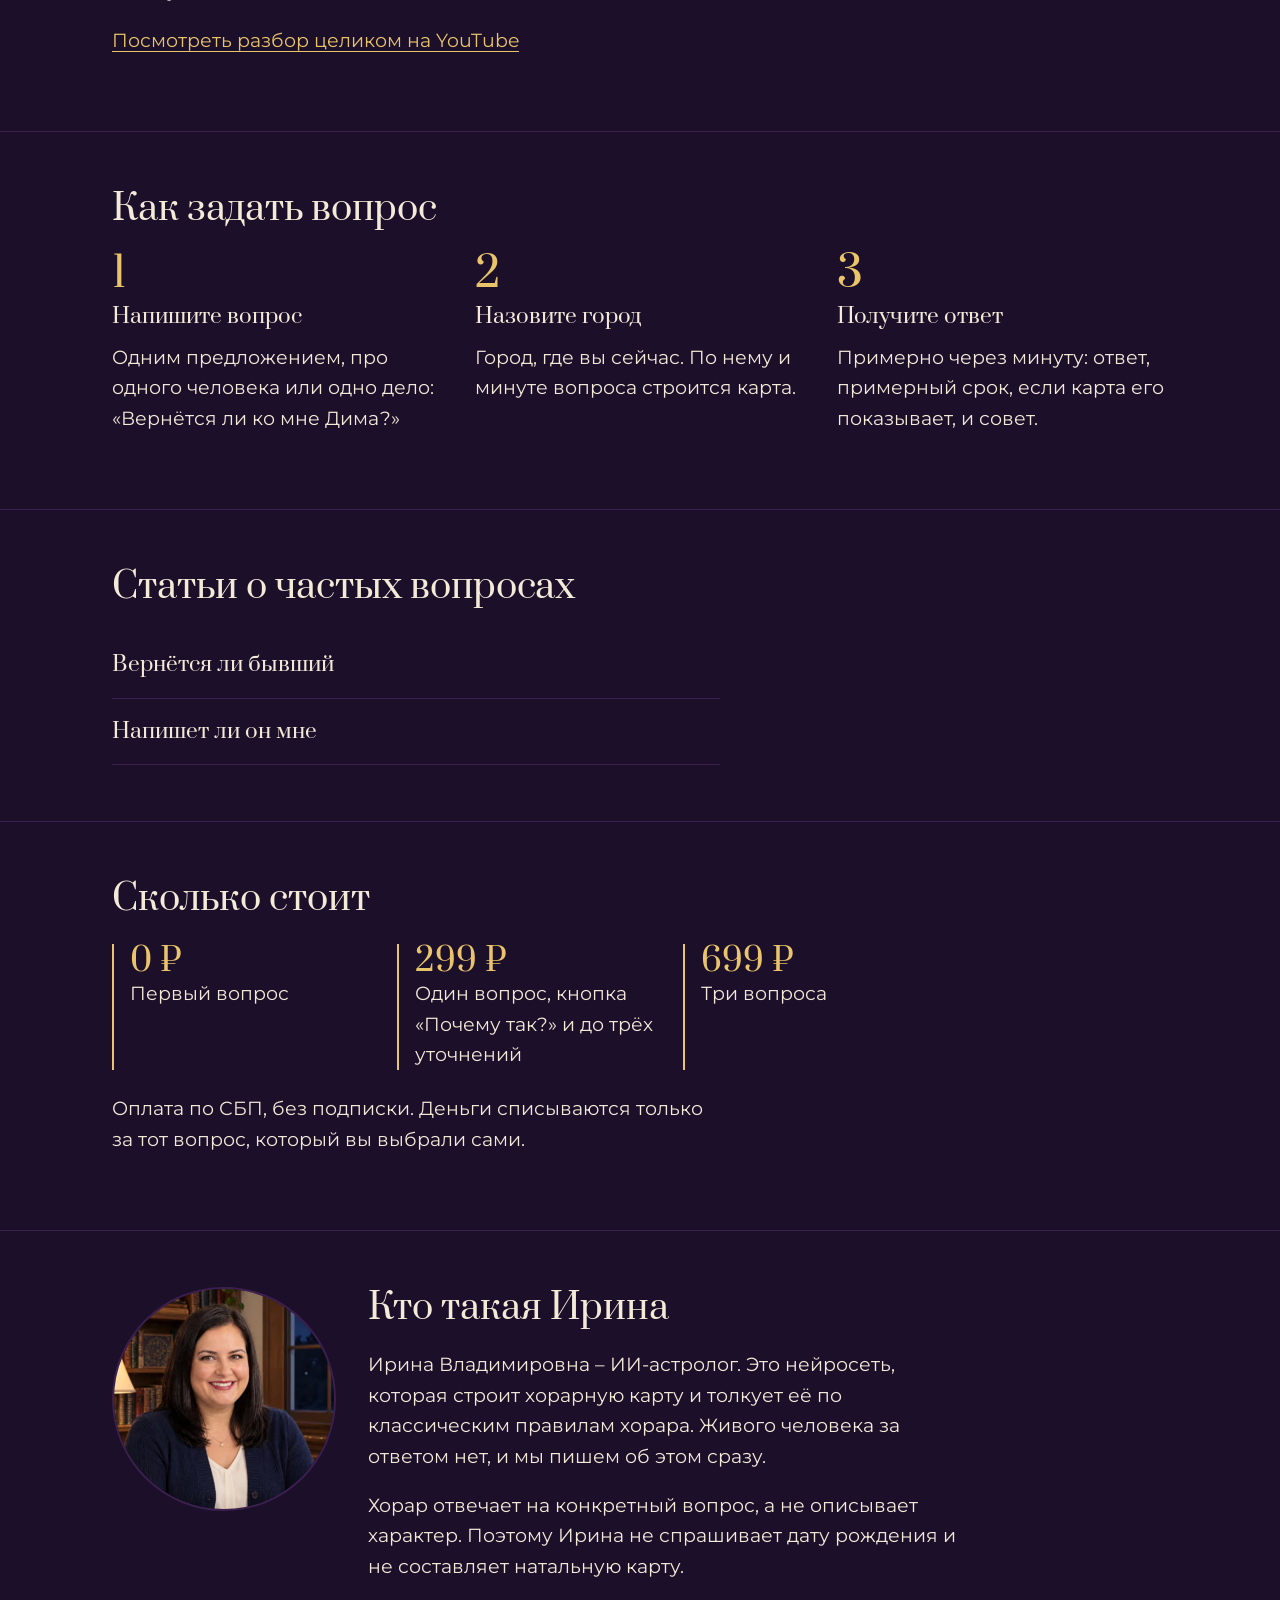
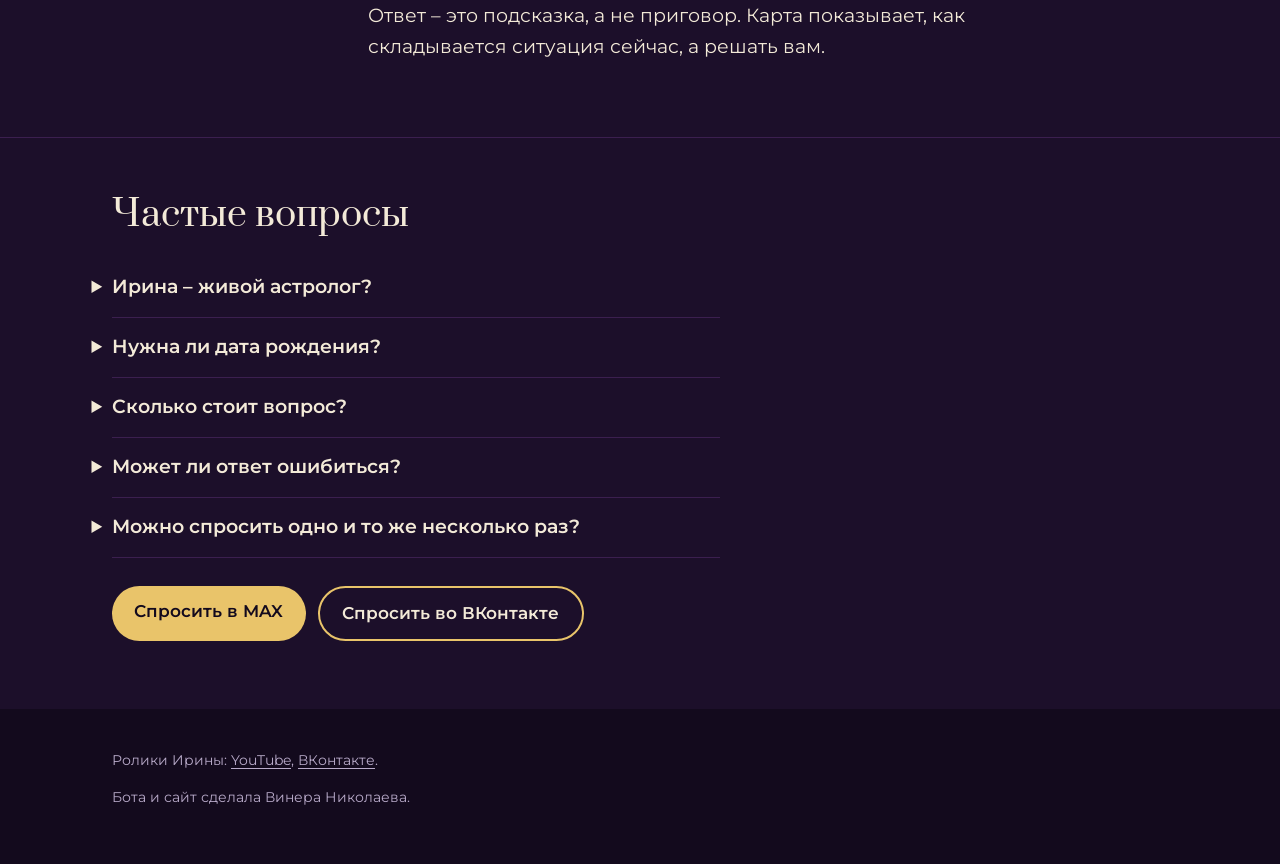
==== commit 1fae4ec8: "Убрана ссылка на канал Графиня Виня в подвале Co-Authored-By: Claude Opus 5.5 <noreply@anthropic.com" ====
--- a/index.html
+++ b/index.html
@@ -165,7 +165,7 @@
 <footer class="foot">
   <div class="wrap">
     <p>Ролики Ирины: <a href="https://www.youtube.com/@irina_horar">YouTube</a>, <a href="https://vk.ru/irina_horar">ВКонтакте</a>.</p>
-    <p>Бота и сайт сделала Винера Николаева. <a href="https://t.me/GrafVinya">Как устроен этот бот</a></p>
+    <p>Бота и сайт сделала Винера Николаева.</p>
   </div>
 </footer>
 
